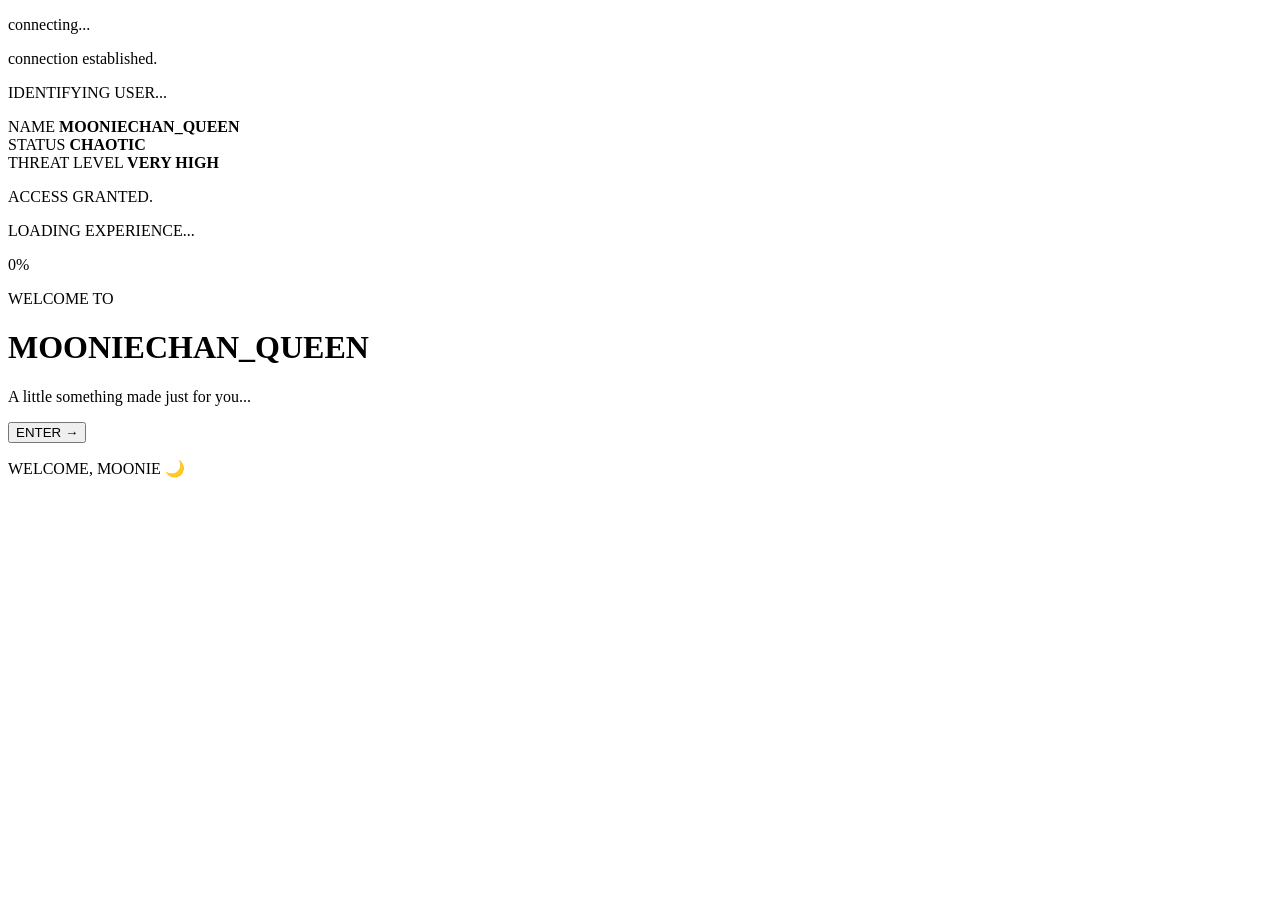
==== Moonie!/MoonieBirthday/index.html @ df24595c "Add index.html for Moonie's Birthday celebration" ====
<!DOCTYPE html>
<html lang="en">
<head>
    <meta charset="UTF-8">
    <meta name="viewport" content="width=device-width, initial-scale=1.0">
    <title>Moonie's Birthday</title>
    <link rel="stylesheet" href="style.css">
</head>
<body>

    <div class="box">

        <div class="box1"></div>
        <div class="box2"></div>
        <div class="box3"></div>
        <div class="box4"></div>
        <div class="box5"></div>
        <div class="box6"></div>

        <div class="box7">
            <div class="box8"></div>
        </div>

        <div class="box9">
            <p class="box10">connecting...</p>
            <p class="box11">connection established.</p>
        </div>

        <div class="box21">
            <p>IDENTIFYING USER...</p>
            <div class="box22">
                <span>NAME</span>
                <b>MOONIECHAN_QUEEN</b>
            </div>
            <div class="box22">
                <span>STATUS</span>
                <b>CHAOTIC</b>
            </div>
            <div class="box22">
                <span>THREAT LEVEL</span>
                <b>VERY HIGH</b>
            </div>
            <p class="box23">ACCESS GRANTED.</p>
        </div>

        <div class="box24">
            <p>LOADING EXPERIENCE...</p>
            <div class="box25">
                <div class="box26"></div>
            </div>
            <span class="box27">0%</span>
        </div>

        <div class="box12">
            <p class="box13">WELCOME TO</p>
            <h1>MOONIECHAN_QUEEN</h1>
            <p class="box14">A little something made just for you...</p>
            <button class="box15">ENTER <span>→</span></button>
        </div>

        <div class="box16"></div>
        <div class="box17"></div>
        <div class="box18"></div>
        <div class="box19"></div>
        <div class="box20"></div>

        <div class="box28">
            <p>WELCOME, MOONIE 🌙</p>
        </div>

    </div>

    <script src="script.js"></script>
</body>
</html>
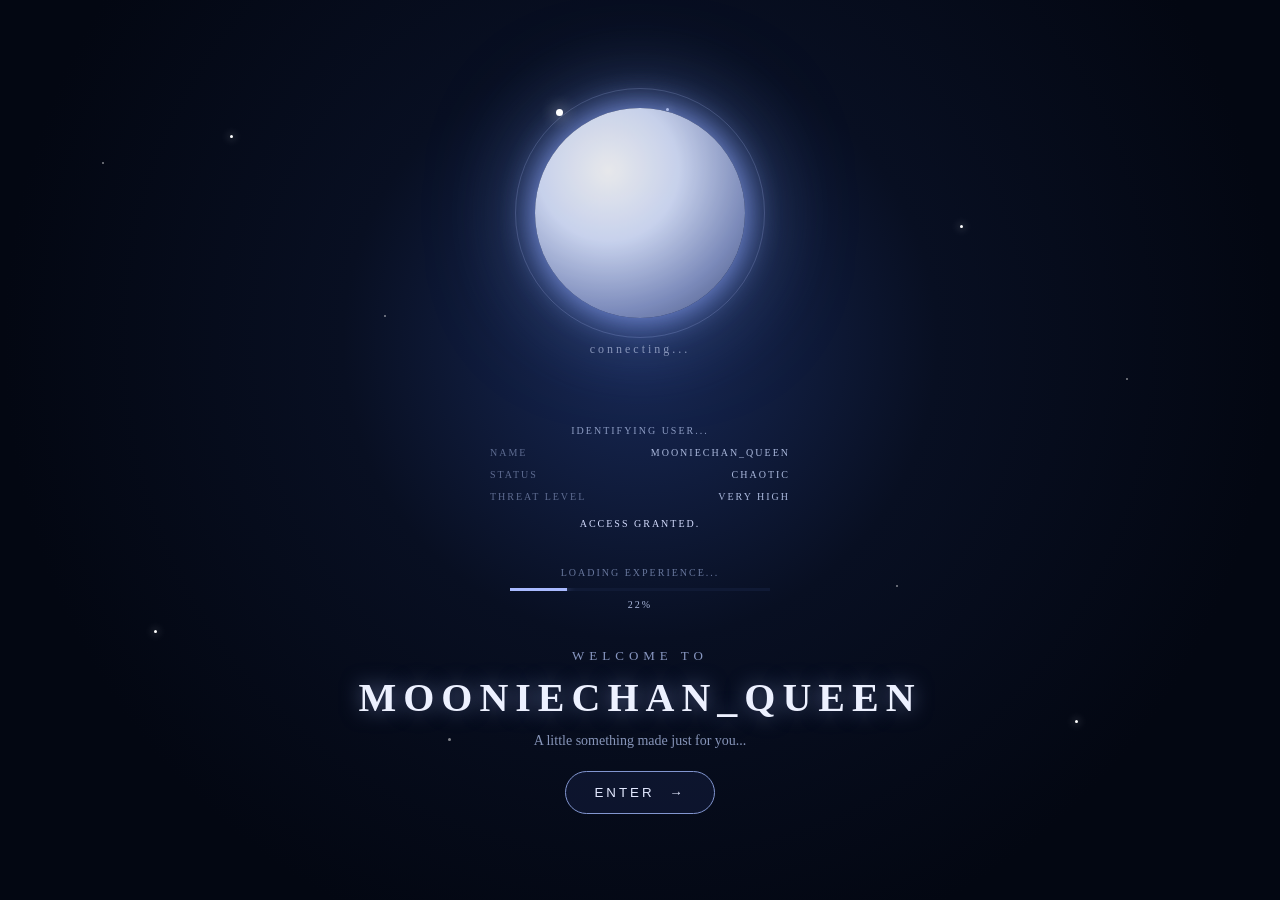
==== commit 0a89530f: "Update stylesheet and script paths in index.html" ====
--- a/Moonie!/MoonieBirthday/index.html
+++ b/Moonie!/MoonieBirthday/index.html
@@ -5,7 +5,7 @@
     <meta charset="UTF-8">
     <meta name="viewport" content="width=device-width, initial-scale=1.0">
     <title>Moonie's Birthday</title>
-    <link rel="stylesheet" href="style.css">
+    <link rel="stylesheet" href="Components/Entry/style.css">
 </head>
 <body>
 
@@ -71,7 +71,7 @@
 
     </div>
 
-    <script src="script.js"></script>
+    <script src="Components/Entry/script.js"></script>
 </body>
 </html>
 
--- a/Moonie!/MoonieBirthday/Components/Entry/style.css
+++ b/Moonie!/MoonieBirthday/Components/Entry/style.css
@@ -0,0 +1,477 @@
+
+* {
+    margin: 0;
+    padding: 0;
+    box-sizing: border-box;
+}
+
+body {
+    background: #030712;
+    overflow: hidden;
+}
+
+.box {
+    width: 100%;
+    height: 100vh;
+    position: relative;
+    overflow: hidden;
+    background:
+        radial-gradient(circle at 50% 38%, #182957 0%, #080f22 35%, #030712 75%);
+    color: white;
+}
+
+.box1,
+.box2,
+.box3,
+.box4,
+.box5 {
+    position: absolute;
+    width: 3px;
+    height: 3px;
+    background: white;
+    border-radius: 50%;
+    box-shadow: 0 0 8px white;
+    animation: blink 3s infinite;
+}
+
+.box1 {
+    top: 15%;
+    left: 18%;
+}
+
+.box2 {
+    top: 25%;
+    left: 75%;
+    animation-delay: .8s;
+}
+
+.box3 {
+    top: 70%;
+    left: 12%;
+    animation-delay: 1.4s;
+}
+
+.box4 {
+    top: 80%;
+    left: 84%;
+    animation-delay: 2s;
+}
+
+.box5 {
+    top: 12%;
+    left: 52%;
+    animation-delay: 2.5s;
+}
+
+.box6 {
+    position: absolute;
+    width: 210px;
+    height: 210px;
+    top: 12%;
+    left: 50%;
+    transform: translateX(-50%);
+    border-radius: 50%;
+    background: radial-gradient(
+        circle at 35% 30%,
+        #ffffff,
+        #dbe5ff 35%,
+        #8796c7 70%,
+        #48557e
+    );
+    box-shadow:
+        0 0 35px #8fa7ff,
+        0 0 100px #526da8;
+    opacity: .9;
+}
+
+.box7 {
+    position: absolute;
+    width: 250px;
+    height: 250px;
+    top: calc(12% - 20px);
+    left: 50%;
+    transform: translateX(-50%);
+    border: 1px solid rgba(180, 200, 255, .2);
+    border-radius: 50%;
+    animation: rotate 20s linear infinite;
+}
+
+.box8 {
+    position: absolute;
+    width: 7px;
+    height: 7px;
+    top: 20px;
+    left: 40px;
+    border-radius: 50%;
+    background: white;
+    box-shadow: 0 0 15px white;
+}
+
+.box9 {
+    position: absolute;
+    top: 38%;
+    left: 50%;
+    transform: translateX(-50%);
+    width: 300px;
+    text-align: center;
+    color: #8795b9;
+    letter-spacing: 3px;
+    font-size: 12px;
+}
+
+.box11 {
+    display: none;
+    color: #a9b9e8;
+}
+
+.box21 {
+    position: absolute;
+    top: 47%;
+    left: 50%;
+    transform: translateX(-50%);
+    width: 300px;
+    text-align: center;
+    color: #8c9bc2;
+    font-size: 10px;
+    line-height: 1.5;
+    letter-spacing: 2px;
+    opacity: 0;
+    animation: scan 1s forwards;
+    animation-delay: 2.5s;
+}
+
+.box22 {
+    display: flex;
+    justify-content: space-between;
+    gap: 15px;
+    margin-top: 7px;
+    color: #5e6c91;
+}
+
+.box22 b {
+    color: #aab8dc;
+    font-weight: normal;
+}
+
+.box23 {
+    margin-top: 12px;
+    color: #d5ddff;
+}
+
+.box24 {
+    position: absolute;
+    left: 50%;
+    top: 63%;
+    transform: translateX(-50%);
+    width: 260px;
+    text-align: center;
+    color: #68779d;
+    font-size: 10px;
+    letter-spacing: 2px;
+    opacity: 0;
+    animation: scan 1s forwards;
+    animation-delay: 3.8s;
+}
+
+.box25 {
+    width: 100%;
+    height: 3px;
+    margin-top: 10px;
+    background: #101a35;
+    overflow: hidden;
+}
+
+.box26 {
+    width: 0;
+    height: 100%;
+    background: #a9baff;
+    box-shadow: 0 0 10px #91a8ff;
+}
+
+.box27 {
+    display: block;
+    margin-top: 8px;
+    color: #aab8dc;
+}
+
+.box12 {
+    position: absolute;
+    top: 72%;
+    left: 50%;
+    transform: translate(-50%, 20px);
+    width: 90%;
+    max-width: 700px;
+    text-align: center;
+    opacity: 0;
+    animation: appear 1.5s forwards;
+    animation-delay: 5.8s;
+}
+
+.box13 {
+    color: #8998c2;
+    font-size: 13px;
+    letter-spacing: 5px;
+}
+
+.box12 h1 {
+    margin-top: 10px;
+    font-size: 40px;
+    letter-spacing: 7px;
+    color: #edf1ff;
+    text-shadow: 0 0 20px rgba(170, 190, 255, .5);
+}
+
+.box14 {
+    margin-top: 12px;
+    color: #8795b9;
+    font-size: 14px;
+}
+
+.box15 {
+    margin-top: 22px;
+    padding: 13px 28px;
+    border: 1px solid #8296d0;
+    border-radius: 30px;
+    background: rgba(20, 31, 65, .5);
+    color: #e3e9ff;
+    cursor: pointer;
+    letter-spacing: 3px;
+    transition: .3s;
+}
+
+.box15 span {
+    margin-left: 8px;
+}
+
+.box15:hover {
+    background: #8b9ed7;
+    color: #050916;
+    box-shadow: 0 0 25px rgba(145, 168, 255, .6);
+    transform: translateY(-3px);
+}
+
+.box16,
+.box17,
+.box18,
+.box19,
+.box20 {
+    position: absolute;
+    background: white;
+    border-radius: 50%;
+    opacity: .5;
+}
+
+.box16 {
+    width: 2px;
+    height: 2px;
+    top: 35%;
+    left: 30%;
+}
+
+.box17 {
+    width: 2px;
+    height: 2px;
+    top: 65%;
+    left: 70%;
+}
+
+.box18 {
+    width: 3px;
+    height: 3px;
+    top: 82%;
+    left: 35%;
+}
+
+.box19 {
+    width: 2px;
+    height: 2px;
+    top: 42%;
+    left: 88%;
+}
+
+.box20 {
+    width: 2px;
+    height: 2px;
+    top: 18%;
+    left: 8%;
+}
+
+.box28 {
+    position: fixed;
+    inset: 0;
+    z-index: 20;
+    display: flex;
+    justify-content: center;
+    align-items: center;
+    background: #050916;
+    opacity: 0;
+    pointer-events: none;
+    transition: 1s;
+}
+
+.box28 p {
+    color: #e5ebff;
+    font-size: 28px;
+    letter-spacing: 5px;
+    text-shadow: 0 0 25px #9eb3ff;
+}
+
+.box.active .box28 {
+    opacity: 1;
+}
+
+.box.active .box28 p {
+    animation: welcome 1s forwards;
+}
+
+.box.active > *:not(.box28) {
+    opacity: 0;
+    transition: .8s;
+}
+
+@keyframes blink {
+    0%, 100% {
+        opacity: .2;
+    }
+
+    50% {
+        opacity: 1;
+    }
+}
+
+@keyframes rotate {
+    from {
+        transform: translateX(-50%) rotate(0deg);
+    }
+
+    to {
+        transform: translateX(-50%) rotate(360deg);
+    }
+}
+
+@keyframes scan {
+    from {
+        opacity: 0;
+        transform: translate(-50%, 8px);
+    }
+
+    to {
+        opacity: 1;
+        transform: translate(-50%, 0);
+    }
+}
+
+@keyframes appear {
+    to {
+        opacity: 1;
+        transform: translate(-50%, 0);
+    }
+}
+
+@keyframes welcome {
+    0% {
+        opacity: 0;
+        transform: scale(.8);
+    }
+
+    50% {
+        opacity: 1;
+        transform: scale(1.05);
+    }
+
+    100% {
+        opacity: 1;
+        transform: scale(1);
+    }
+}
+
+@media (max-width: 700px) {
+
+    .box6 {
+        width: 150px;
+        height: 150px;
+        top: 9%;
+    }
+
+    .box7 {
+        width: 185px;
+        height: 185px;
+        top: calc(9% - 18px);
+    }
+
+    .box9 {
+        top: 34%;
+        font-size: 10px;
+    }
+
+    .box21 {
+        top: 43%;
+        width: 250px;
+    }
+
+    .box24 {
+        top: 61%;
+        width: 220px;
+    }
+
+    .box12 {
+        top: 70%;
+    }
+
+    .box12 h1 {
+        font-size: 24px;
+        letter-spacing: 3px;
+    }
+
+    .box13 {
+        font-size: 9px;
+        letter-spacing: 3px;
+    }
+
+    .box14 {
+        font-size: 11px;
+    }
+
+    .box15 {
+        margin-top: 18px;
+        padding: 11px 24px;
+    }
+
+    .box28 p {
+        font-size: 17px;
+        letter-spacing: 3px;
+        text-align: center;
+    }
+}
+
+@media (max-height: 700px) and (min-width: 701px) {
+
+    .box6 {
+        width: 150px;
+        height: 150px;
+        top: 7%;
+    }
+
+    .box7 {
+        width: 185px;
+        height: 185px;
+        top: calc(7% - 18px);
+    }
+
+    .box9 {
+        top: 31%;
+    }
+
+    .box21 {
+        top: 40%;
+    }
+
+    .box24 {
+        top: 58%;
+    }
+
+    .box12 {
+        top: 69%;
+    }
+}
+
